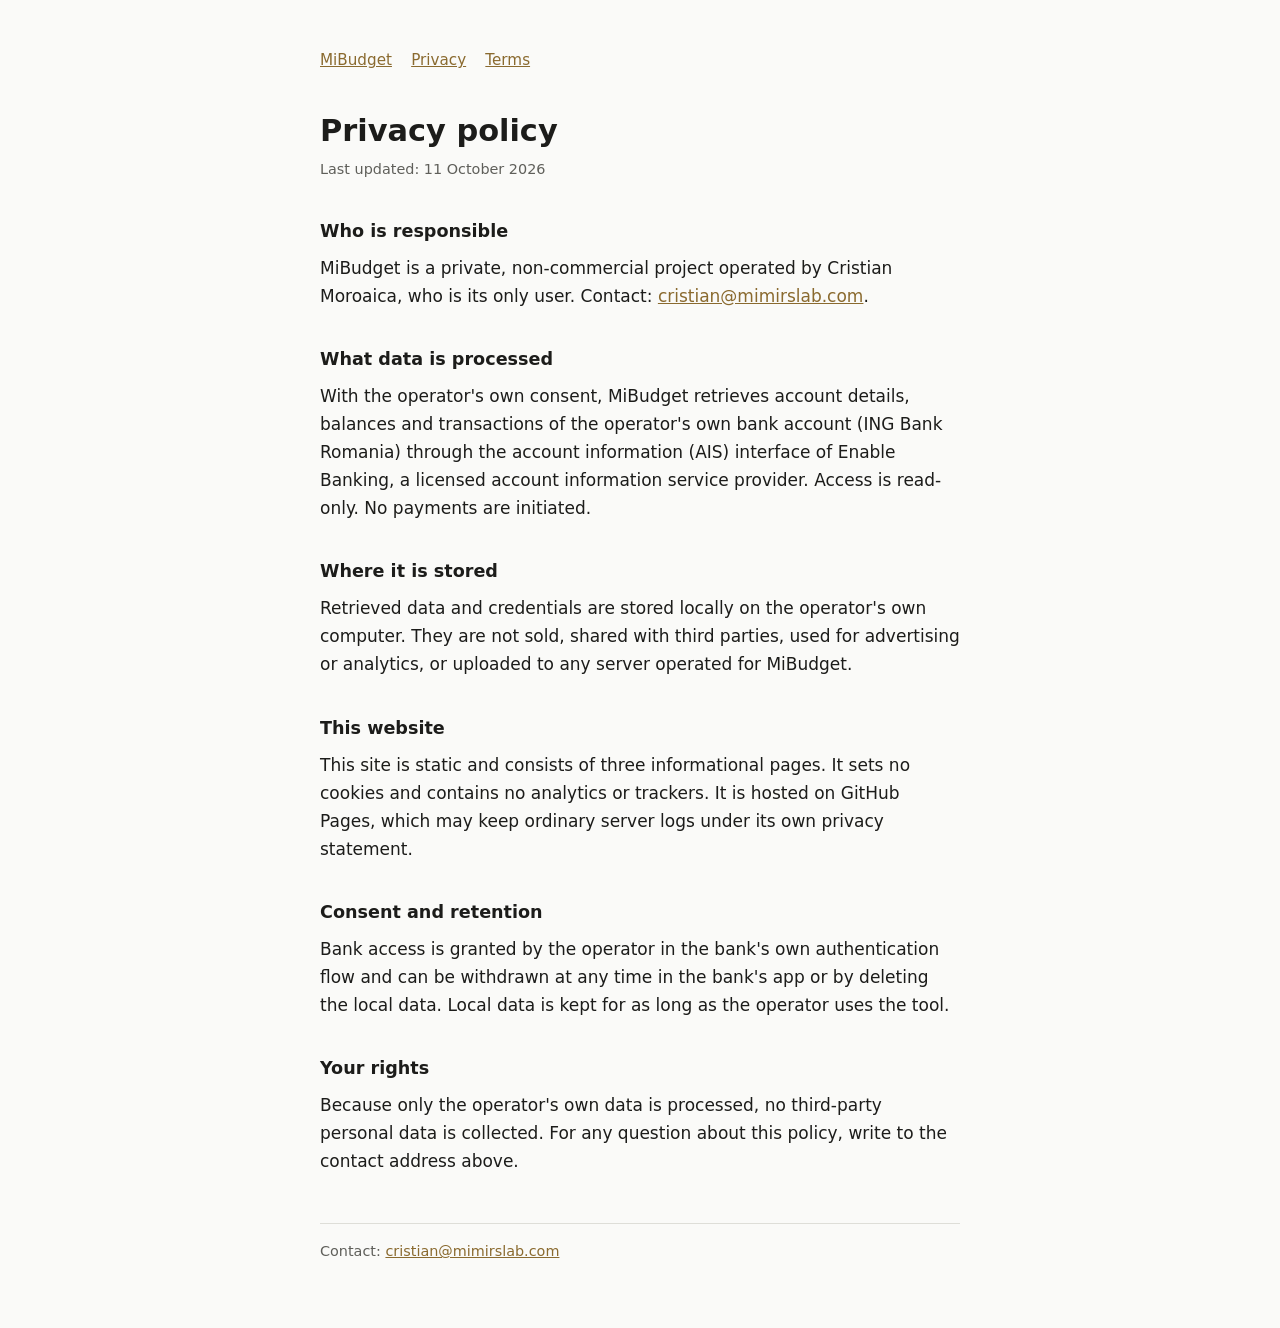
==== privacy.html @ cbee157d "Add MiBudget privacy and terms site" ====
<!doctype html><html lang="en"><head><meta charset="utf-8"><meta name="viewport" content="width=device-width,initial-scale=1"><link rel="stylesheet" href="style.css"><title>Privacy policy - MiBudget</title></head><body><main><nav><a href="./">MiBudget</a><a href="privacy.html">Privacy</a><a href="terms.html">Terms</a></nav>
<h1>Privacy policy</h1><p class="meta">Last updated: 11 October 2026</p>
<h2>Who is responsible</h2>
<p>MiBudget is a private, non-commercial project operated by Cristian Moroaica, who is its only user. Contact: <a href="mailto:cristian@mimirslab.com">cristian@mimirslab.com</a>.</p>
<h2>What data is processed</h2>
<p>With the operator's own consent, MiBudget retrieves account details, balances and transactions of the operator's own bank account (ING Bank Romania) through the account information (AIS) interface of Enable Banking, a licensed account information service provider. Access is read-only. No payments are initiated.</p>
<h2>Where it is stored</h2>
<p>Retrieved data and credentials are stored locally on the operator's own computer. They are not sold, shared with third parties, used for advertising or analytics, or uploaded to any server operated for MiBudget.</p>
<h2>This website</h2>
<p>This site is static and consists of three informational pages. It sets no cookies and contains no analytics or trackers. It is hosted on GitHub Pages, which may keep ordinary server logs under its own privacy statement.</p>
<h2>Consent and retention</h2>
<p>Bank access is granted by the operator in the bank's own authentication flow and can be withdrawn at any time in the bank's app or by deleting the local data. Local data is kept for as long as the operator uses the tool.</p>
<h2>Your rights</h2>
<p>Because only the operator's own data is processed, no third-party personal data is collected. For any question about this policy, write to the contact address above.</p>
<footer>Contact: <a href="mailto:cristian@mimirslab.com">cristian@mimirslab.com</a></footer></main></body></html>
---- style.css ----
:root{--bg:#fafaf8;--fg:#1c1c1a;--muted:#5f5f5a;--rule:#deded8;--accent:#8a6a2f}
@media (prefers-color-scheme:dark){:root{--bg:#151513;--fg:#ecece6;--muted:#a3a39b;--rule:#2e2e2a;--accent:#c9a45c}}
*{box-sizing:border-box}
body{margin:0;background:var(--bg);color:var(--fg);font:17px/1.65 system-ui,-apple-system,"Segoe UI",sans-serif}
main{max-width:42rem;margin:0 auto;padding:3rem 1rem 4rem}
h1{font-size:1.9rem;line-height:1.2;margin:0 0 .25rem}
h2{font-size:1.1rem;margin:2.2rem 0 .4rem}
p,li{margin:.5rem 0}
.meta{color:var(--muted);font-size:.9rem;margin-bottom:2rem}
nav{margin-bottom:2.5rem;font-size:.95rem}
nav a{margin-right:1.2rem}
a{color:var(--accent)}
footer{margin-top:3rem;padding-top:1rem;border-top:1px solid var(--rule);color:var(--muted);font-size:.9rem}
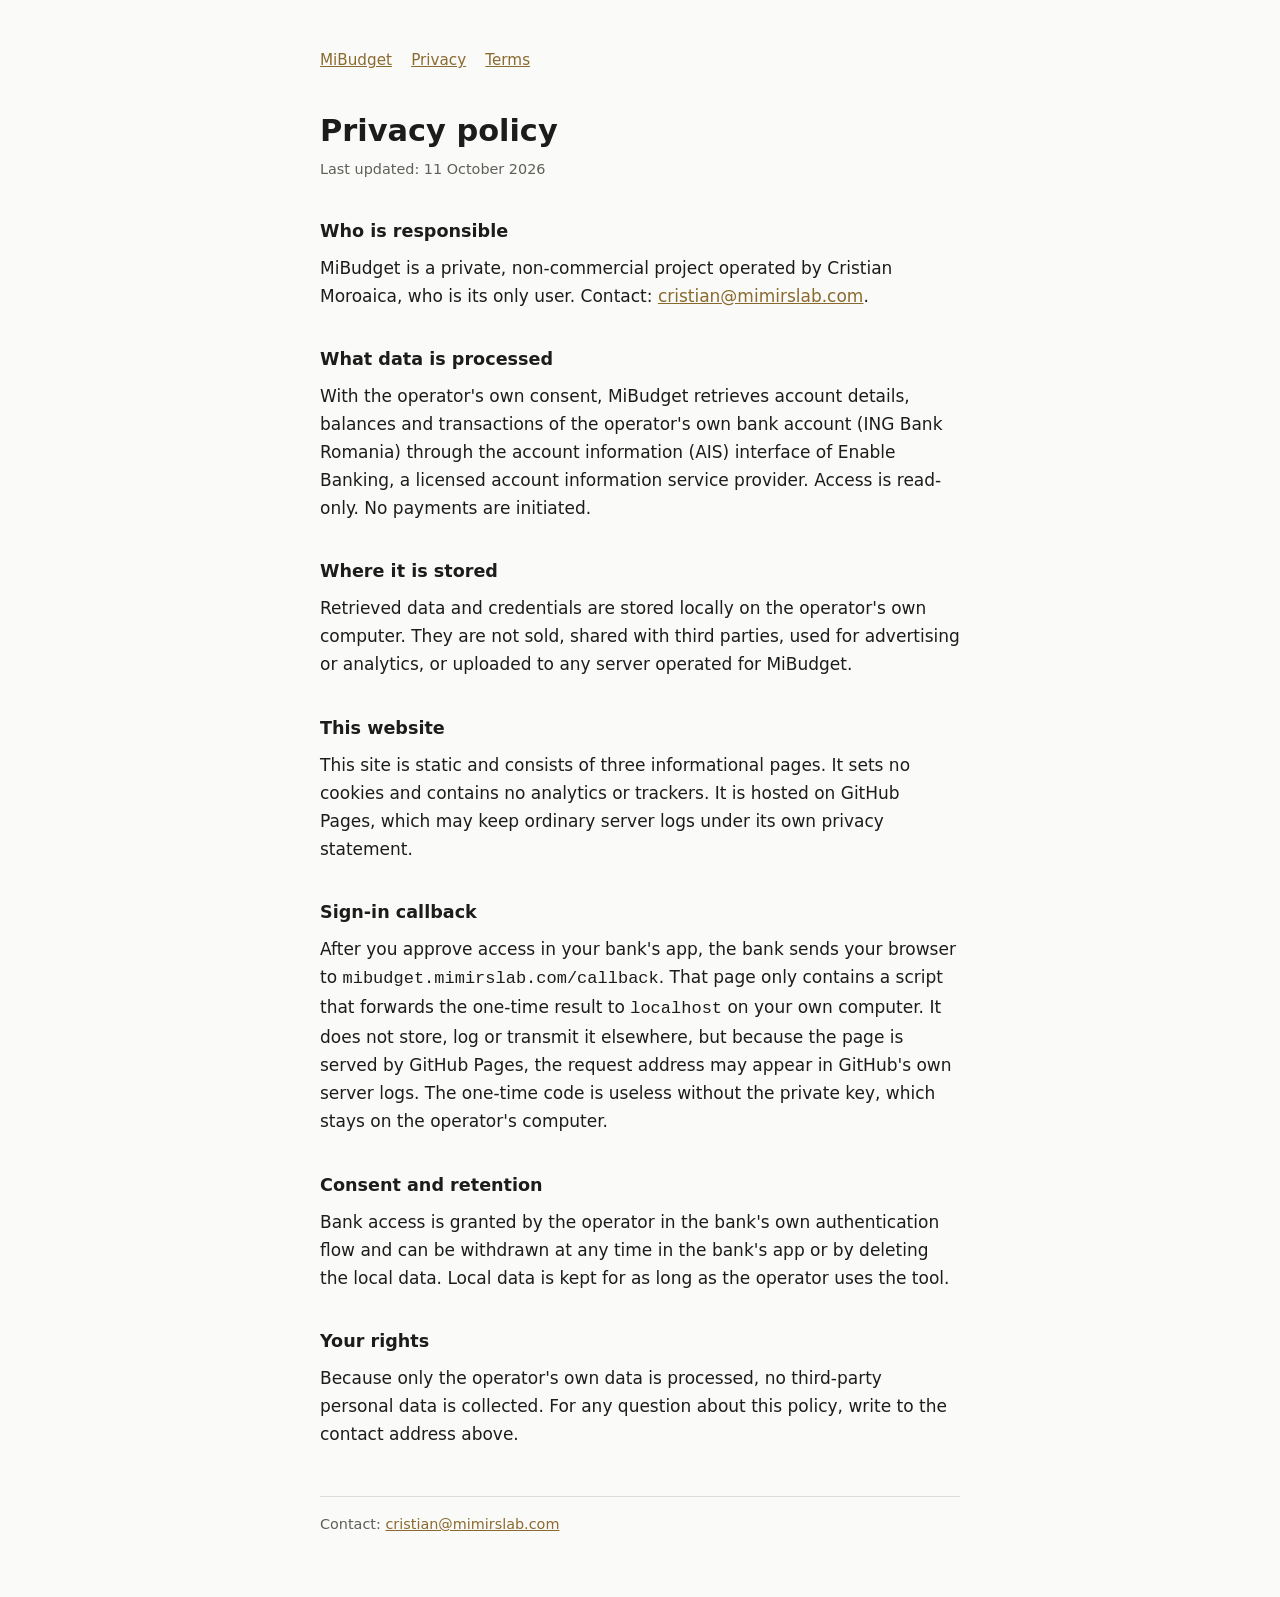
==== commit 267e022d: "Add sign-in callback page and document it in the privacy policy" ====
--- a/privacy.html
+++ b/privacy.html
@@ -8,6 +8,8 @@
 <p>Retrieved data and credentials are stored locally on the operator's own computer. They are not sold, shared with third parties, used for advertising or analytics, or uploaded to any server operated for MiBudget.</p>
 <h2>This website</h2>
 <p>This site is static and consists of three informational pages. It sets no cookies and contains no analytics or trackers. It is hosted on GitHub Pages, which may keep ordinary server logs under its own privacy statement.</p>
+<h2>Sign-in callback</h2>
+<p>After you approve access in your bank's app, the bank sends your browser to <code>mibudget.mimirslab.com/callback</code>. That page only contains a script that forwards the one-time result to <code>localhost</code> on your own computer. It does not store, log or transmit it elsewhere, but because the page is served by GitHub Pages, the request address may appear in GitHub's own server logs. The one-time code is useless without the private key, which stays on the operator's computer.</p>
 <h2>Consent and retention</h2>
 <p>Bank access is granted by the operator in the bank's own authentication flow and can be withdrawn at any time in the bank's app or by deleting the local data. Local data is kept for as long as the operator uses the tool.</p>
 <h2>Your rights</h2>
